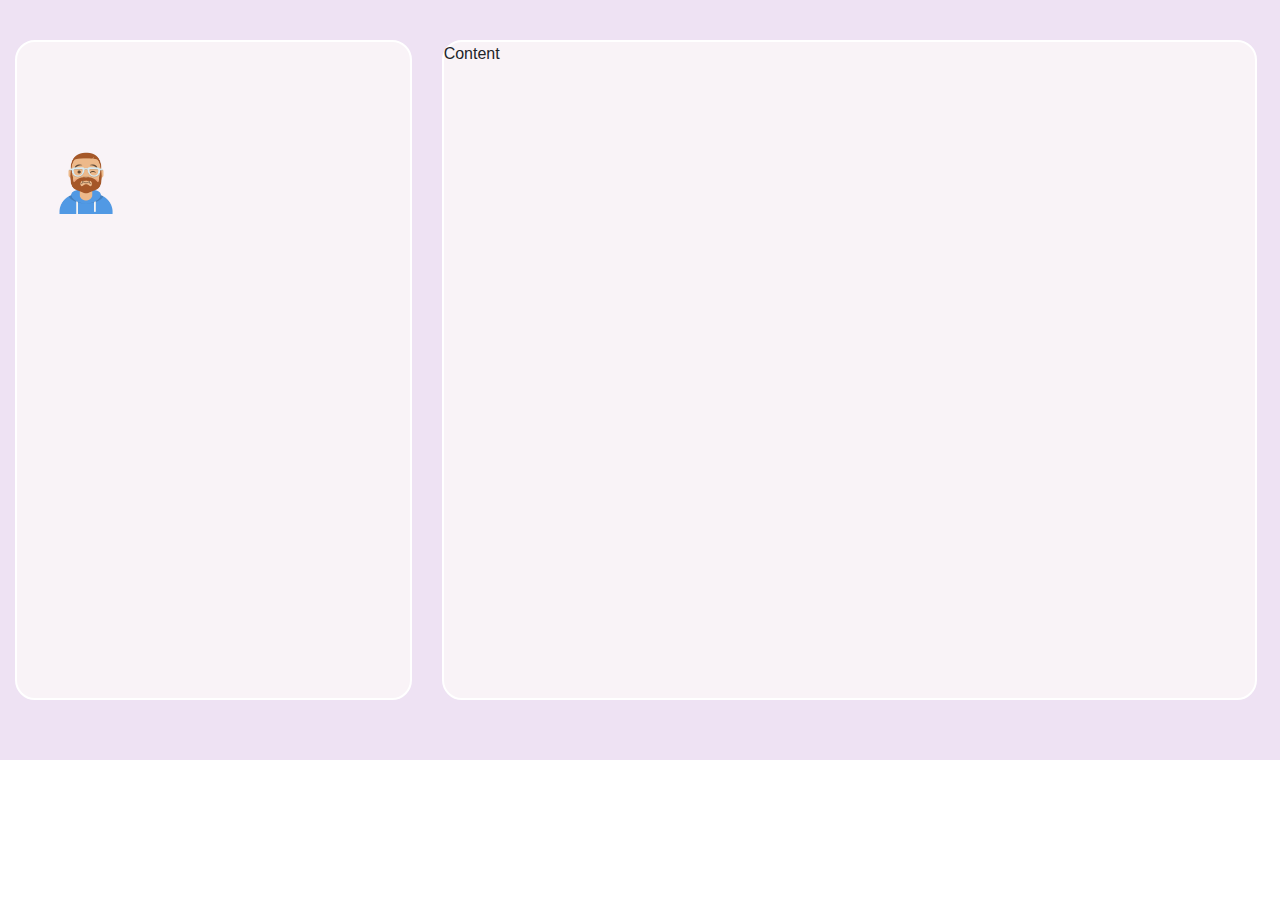
==== index.html @ f8617f83 "indexadded" ====
<!DOCTYPE html>
<html lang="en">
<head>
    <meta charset="UTF-8">
    <meta name="viewport" content="width=device-width, initial-scale=1.0">
    <link href="./assets/css/style.css" rel="stylesheet" type="text/css">
    <link rel="stylesheet" href="https://stackpath.bootstrapcdn.com/bootstrap/4.5.2/css/bootstrap.min.css">
    <title>Your Page Title</title>
</head>
<body>

<div class="container-fluid full">
    <div class="row">
        <div class="col-md-4">
            <div class="sidebar">
               <div class="row">
                  <img src="./assets/images/avatar.png" class="avtr">
               </div>
              
            </div>
        </div>
        <div class="col-md-8" >
            <div class="content">
              
                Content
            </div>
        </div>
    </div>
</div>

<script src="https://code.jquery.com/jquery-3.5.1.slim.min.js"></script>
<script src="https://cdn.jsdelivr.net/npm/@popperjs/core@2.0.8/dist/umd/popper.min.js"></script>
<script src="https://stackpath.bootstrapcdn.com/bootstrap/4.5.2/js/bootstrap.min.js"></script>

</body>
</html>
---- assets/css/style.css ----
.full{ height:760px;
    background-color:#eee2f3 
  }
  .sidebar {
    height: 660px;
    background-color: #f9f3f7;
    position: relative;
    top: 6%;
    border: 2px solid white;
    border-radius: 20px;
}
  .content{
    height: 660px;
    width: 99%;
    background-color: #f9f3f7;
    position:relative;
    top:6%;
    border: 2px solid white;
    border-radius:20px;
  }
.avtr{
    width: 70px;
    height: 70px;
    position: fixed;
    left: 4%;
    top: 16%;
}
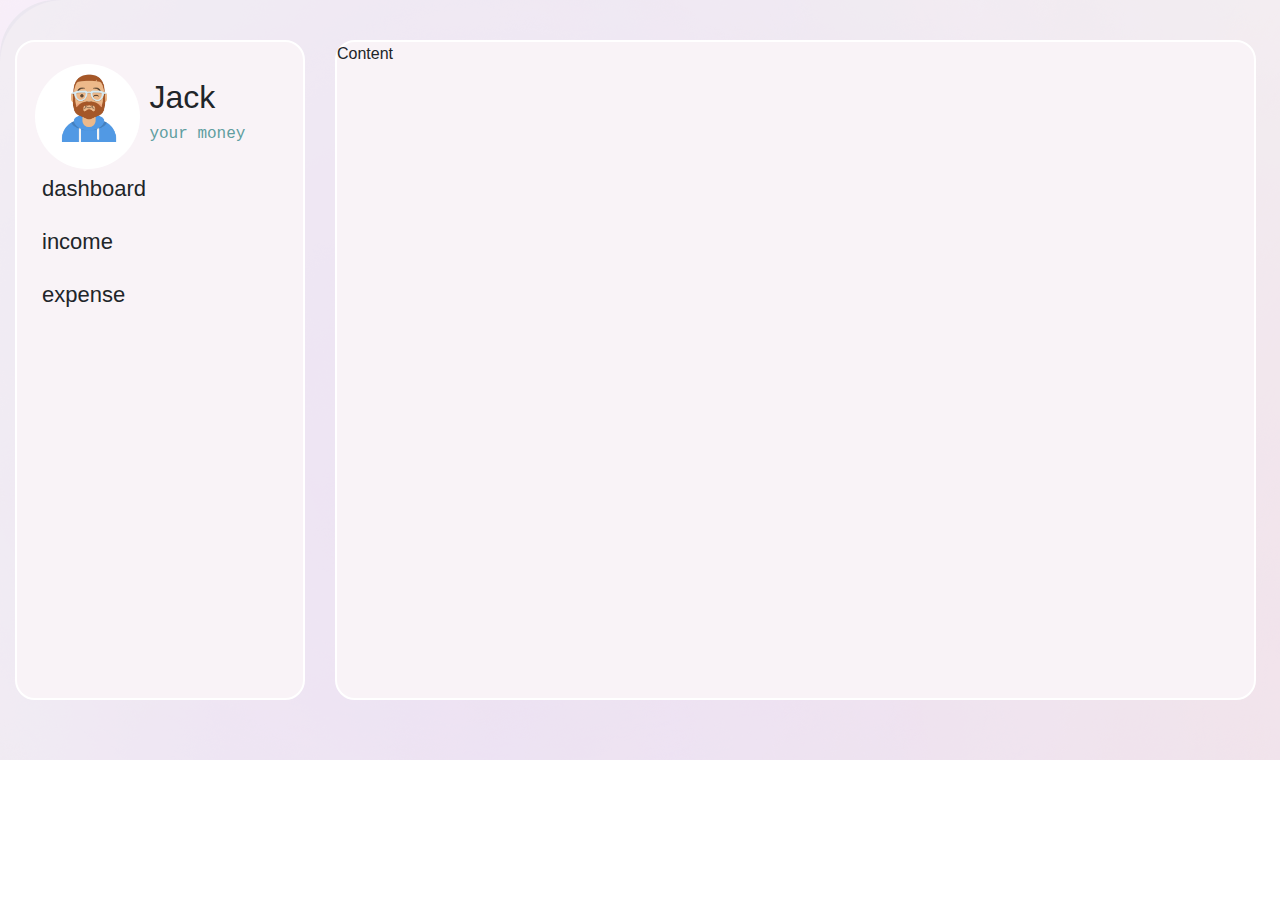
==== commit 9063bc83: "sidebar" ====
--- a/index.html
+++ b/index.html
@@ -6,21 +6,37 @@
     <meta name="viewport" content="width=device-width, initial-scale=1.0">
     <link href="./assets/css/style.css" rel="stylesheet" type="text/css">
     <link rel="stylesheet" href="https://stackpath.bootstrapcdn.com/bootstrap/4.5.2/css/bootstrap.min.css">
+    <link href="https://cdn.jsdelivr.net/npm/bootstrap@5.3.2/dist/css/bootstrap.min.css">
     <title>Your Page Title</title>
 </head>
 <body>
 
 <div class="container-fluid full">
     <div class="row">
-        <div class="col-md-4">
+        <div class="col-md-3">
             <div class="sidebar">
-               <div class="row">
-                  <img src="./assets/images/avatar.png" class="avtr">
-               </div>
-              
-            </div>
-        </div>
-        <div class="col-md-8" >
+               <div class="row ">
+                   <div class="col-6">
+                      <div class="circle">
+                          <img src="./assets/images/avatar.png" class="avtr">
+                        </div>
+                    </div>
+                        <div class=" col-6 "><h2 class="name">Jack</h2><br>
+                            <p class="money">your money</p>
+                        </div>
+                       </div>
+                       <div class="row">
+                        <ul class="menu">
+                           <li>dashboard</li>
+                           <li>income</li>
+                           <li>expense</li>
+                        </ul>
+                    </div>
+                   </div>
+               </div>   
+               
+  
+        <div class="col-md-9" >
             <div class="content">
               
                 Content
--- a/assets/css/style.css
+++ b/assets/css/style.css
@@ -1,6 +1,7 @@
 
 .full{ height:760px;
-    background-color:#eee2f3 
+    /* background-color:#eee2f3  */
+    background-image:url('../images/bg.png') ;
   }
   .sidebar {
     height: 660px;
@@ -20,9 +21,46 @@
     border-radius:20px;
   }
 .avtr{
-    width: 70px;
-    height: 70px;
-    position: fixed;
-    left: 4%;
-    top: 16%;
-}+  
+    height: 77px;
+    position: relative;
+    left: 17%;
+    top: 1%;
+}
+.circle{
+
+    width: 105px;
+    height: 105px;
+    background-color: white;
+    border-radius: 50%;
+    position: relative;
+    left: 14%;
+    top: 20%;
+}
+
+.name{
+    position: relative;
+    left: -20%;
+    top: 33%;
+}
+.money
+{
+    font-family: 'Courier New', Courier, monospace;
+    font-size: 16px;
+    color: cadetblue;
+    position: relative;
+    left: -20%;
+    top: 9%;
+}
+.menu {
+    position: relative;
+    top: 20%;
+    list-style-type: none; /* Remove bullet points */
+}
+
+.menu li {
+    text-decoration: none;
+    font-size: 22px;
+    margin-top: 20px;
+}
+
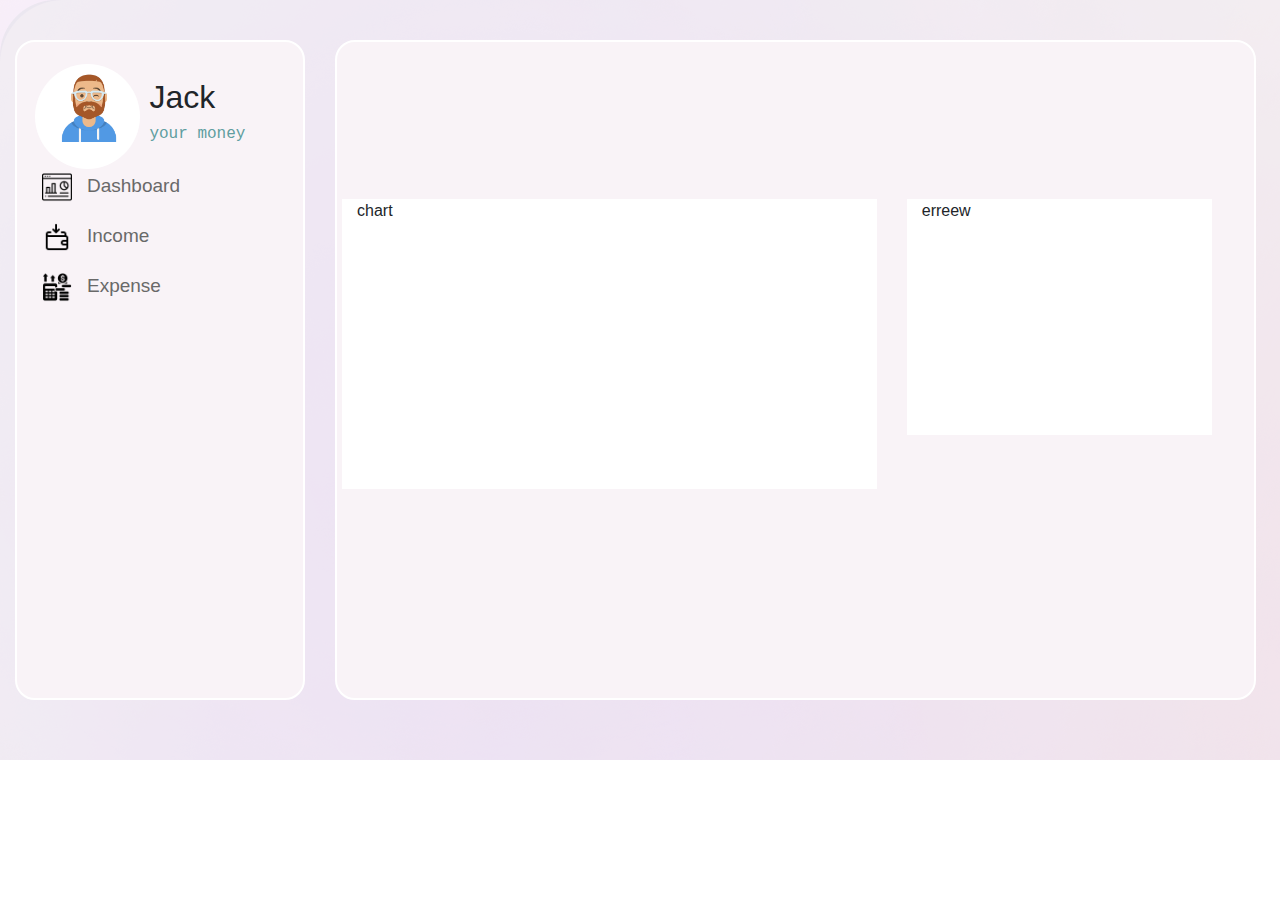
==== commit 3ec792ea: "update" ====
--- a/index.html
+++ b/index.html
@@ -6,7 +6,7 @@
     <meta name="viewport" content="width=device-width, initial-scale=1.0">
     <link href="./assets/css/style.css" rel="stylesheet" type="text/css">
     <link rel="stylesheet" href="https://stackpath.bootstrapcdn.com/bootstrap/4.5.2/css/bootstrap.min.css">
-    <link href="https://cdn.jsdelivr.net/npm/bootstrap@5.3.2/dist/css/bootstrap.min.css">
+    <link rel="stylesheet" href="path/to/font-awesome/css/font-awesome.min.css">
     <title>Your Page Title</title>
 </head>
 <body>
@@ -27,9 +27,9 @@
                        </div>
                        <div class="row">
                         <ul class="menu">
-                           <li>dashboard</li>
-                           <li>income</li>
-                           <li>expense</li>
+                           <li><img src="./assets/images/dashboard.png"class="menuimg">Dashboard</li>
+                           <li><img src="./assets/images/income.png" class="menuimg">Income</li>
+                           <li><img src="./assets/images/accounting.png" class="menuimg">Expense</li>
                         </ul>
                     </div>
                    </div>
@@ -38,8 +38,14 @@
   
         <div class="col-md-9" >
             <div class="content">
-              
-                Content
+                <div class="row contentbox">
+                  
+                        <div class="col-7 chartbox">chart</div>
+                            <div class="col-4 transactionbox">erreew</div>
+                            <div class="col-1"></div>
+                        
+                    </div> 
+               
             </div>
         </div>
     </div>
--- a/assets/css/style.css
+++ b/assets/css/style.css
@@ -60,7 +60,33 @@
 
 .menu li {
     text-decoration: none;
-    font-size: 22px;
+    font-size: 19px;
     margin-top: 20px;
+    color: dimgrey;
 }
 
+.menuimg{
+   width: 30px;
+   height: 30px;
+   margin-right: 15px; 
+}
+.chartbox{width: 68%;
+    height: 59%;
+    background-color: white;
+    position: relative;
+    top: 32%;
+    left: 20px;}
+.contentbox{
+    width: 100%;
+    height:75%;
+    
+}
+.transactionbox{
+       width:200px;
+        height:48%;
+        background-color: white;
+        position: relative;
+        top: 32%;
+        left:50px;
+}
+
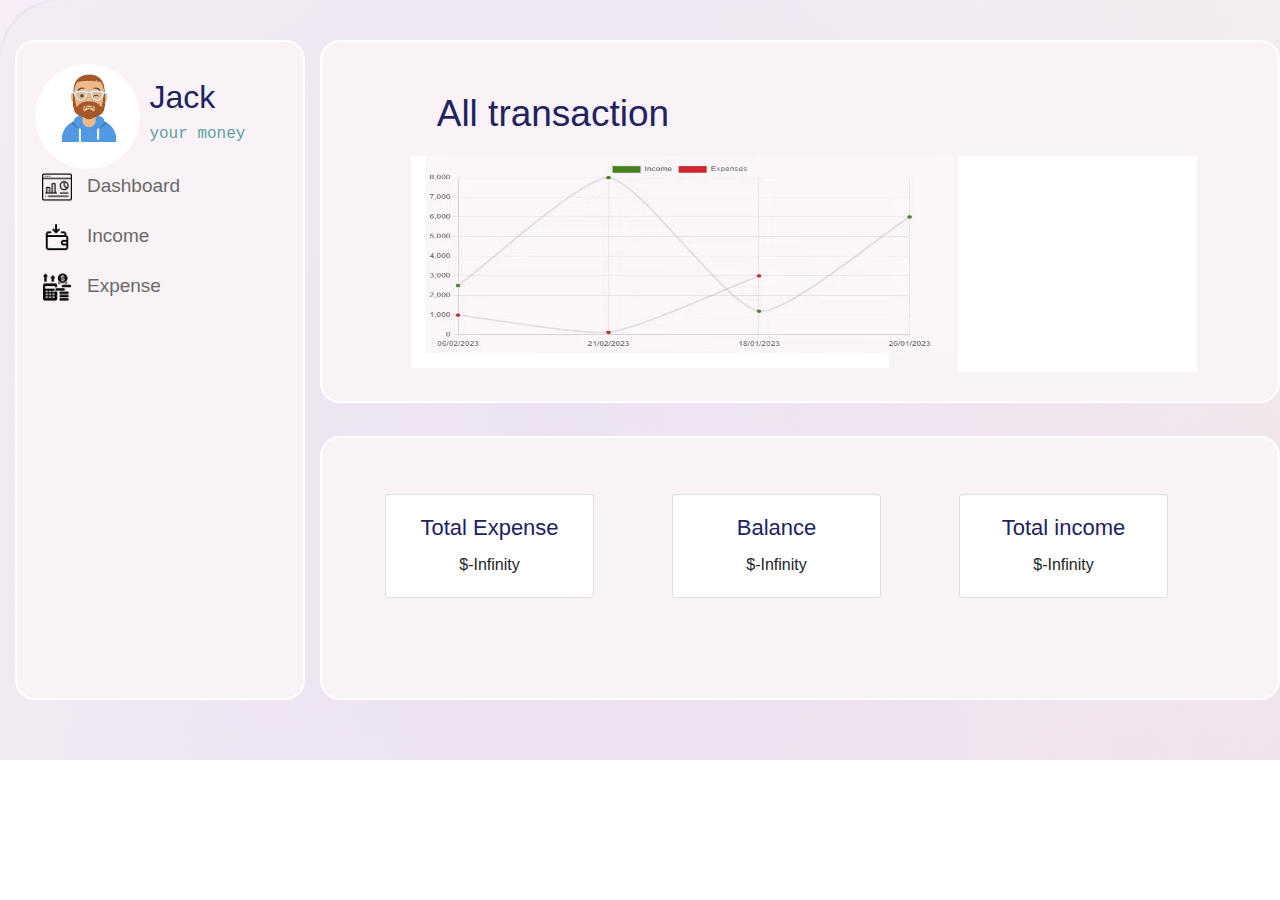
==== commit f0d66f79: "dashboard" ====
--- a/index.html
+++ b/index.html
@@ -13,7 +13,7 @@
 
 <div class="container-fluid full">
     <div class="row">
-        <div class="col-md-3">
+        <div class="col-3">
             <div class="sidebar">
                <div class="row ">
                    <div class="col-6">
@@ -36,19 +36,49 @@
                </div>   
                
   
-        <div class="col-md-9" >
-            <div class="content">
+        <div class="col-9" >
+          
                 <div class="row contentbox">
-                  
-                        <div class="col-7 chartbox">chart</div>
-                            <div class="col-4 transactionbox">erreew</div>
-                            <div class="col-1"></div>
-                        
-                    </div> 
+                    <h2 class="chartboxhead">All transaction</h2>
+                        <div class="col-6 chartbox"><img src="./assets/images/graph2.png" class="chartimage"></div>
+                            <div class="col-3 transactionbox">
+                             </div> 
+                           
+                         </div>
+                 <div class="row account">
+                  <div class="col-3 mt-5 pt-2 ml-lg-5">
+                    <div class="card text-center">
+                      <div class="card-body">
+                        <h4 class="card-title">Total Expense</h4>
+                        <p class="card-text">$-Infinity</p>
+                      </div>
+                    </div>
+                  </div>
                
+                <div class="col-3 pt-2 mt-5 ml-lg-5">
+                  <div class="card text-center">
+                    <div class="card-body">
+                      <h4 class="card-title">Balance</h4>
+                      <p class="card-text">$-Infinity</p>
+                    </div>
+                  </div>
+                </div>
+            
+              <div class="col-3 pt-2 mt-5 ml-lg-5">
+                <div class="card text-center">
+                  <div class="card-body">
+                    <h4 class="card-title">Total income</h4>
+                    <p class="card-text">$-Infinity</p>
+                  </div>
+                </div>
+              </div>
             </div>
-        </div>
-    </div>
+          
+                 
+                 </div>
+
+                      </div>
+                    </div>
 </div>
 
 <script src="https://code.jquery.com/jquery-3.5.1.slim.min.js"></script>
@@ -57,3 +87,4 @@
 
 </body>
 </html>
+
--- a/assets/css/style.css
+++ b/assets/css/style.css
@@ -1,6 +1,6 @@
 
 .full{ height:760px;
-    /* background-color:#eee2f3  */
+    
     background-image:url('../images/bg.png') ;
   }
   .sidebar {
@@ -42,6 +42,7 @@
     position: relative;
     left: -20%;
     top: 33%;
+    color: #222260;
 }
 .money
 {
@@ -55,7 +56,7 @@
 .menu {
     position: relative;
     top: 20%;
-    list-style-type: none; /* Remove bullet points */
+    list-style-type: none; 
 }
 
 .menu li {
@@ -70,23 +71,59 @@
    height: 30px;
    margin-right: 15px; 
 }
-.chartbox{width: 68%;
+.chartboxhead{font-size: 37px;
+    position: relative;
+    top: 14%;
+    left: 12%;
+    color: #222260;
+            }
+.chartbox{
+    width: 68%;
     height: 59%;
     background-color: white;
     position: relative;
     top: 32%;
-    left: 20px;}
+    left: -15%;}
+
+     /* .transactionsection{
+        width: 100%;
+        height:75%;
+       background-color: #f9f3f7;
+       border-radius:6%;
+       border: 2px white solid;
+
+    }  */
 .contentbox{
-    width: 100%;
-    height:75%;
+    height:55%;
+    background-color: #f9f3f7;
+    position: relative;
+    top: 6%;
+    border: 2px solid white;
+    border-radius: 20px;
     
 }
 .transactionbox{
-       width:200px;
-        height:48%;
-        background-color: white;
-        position: relative;
-        top: 32%;
-        left:50px;
+    width: 200px;
+    height: 60%;
+    background-color: white;
+    position: relative;
+    top: 32%;
+    left: -74px;
 }
 
+.card-title{
+    color: #222260;
+    font-size: 22PX;
+}
+.account{
+    height: 40%;
+    background-color: #f9f3f7;
+    position: relative;
+    top: 11%;
+    border: 2px solid white;
+    border-radius: 20px;
+}
+.chartimage{
+    width: 528px;
+    height: 197px;
+}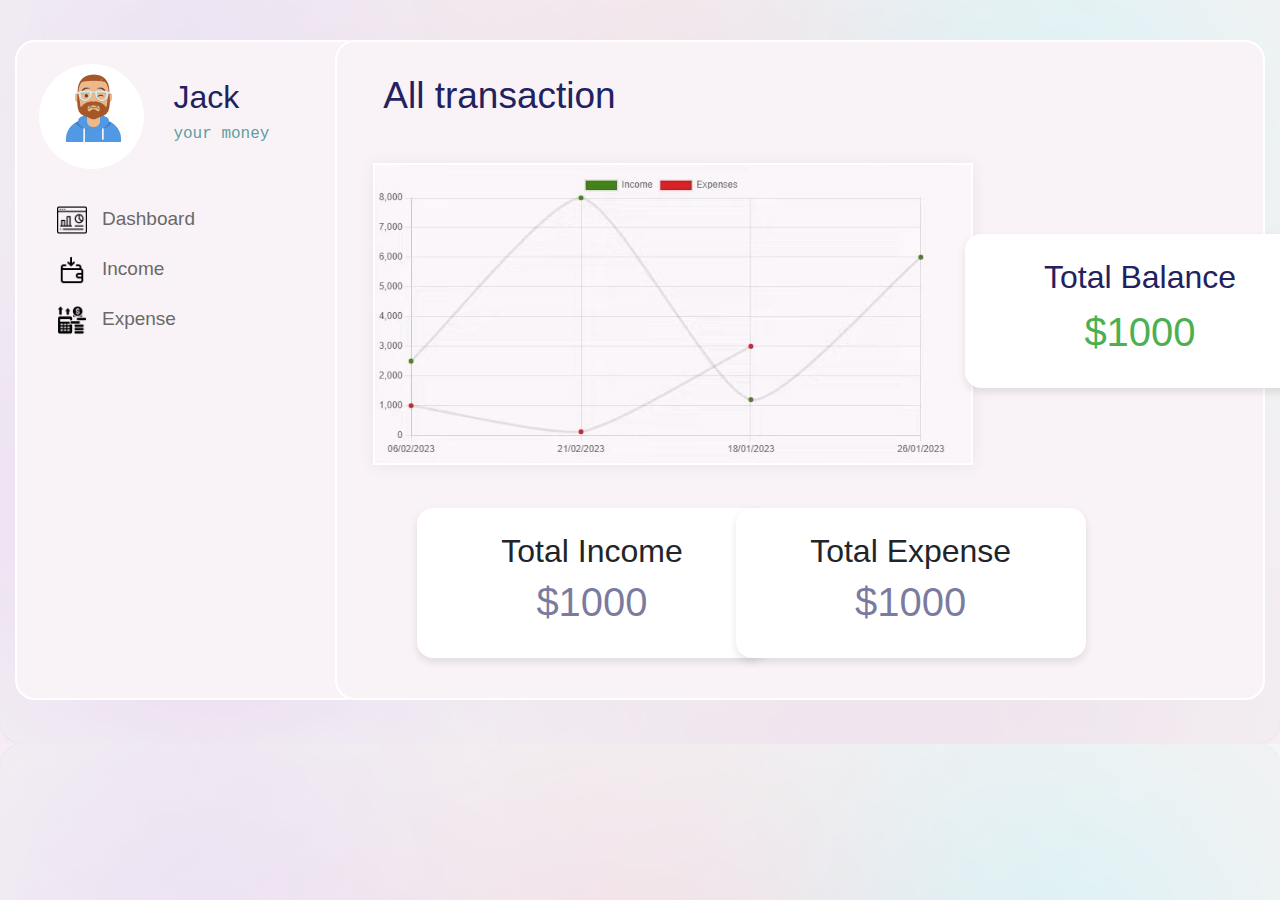
==== commit 045c7d44: "editing in index file" ====
--- a/index.html
+++ b/index.html
@@ -1,90 +1,87 @@
-
 <!DOCTYPE html>
 <html lang="en">
+
 <head>
-    <meta charset="UTF-8">
-    <meta name="viewport" content="width=device-width, initial-scale=1.0">
-    <link href="./assets/css/style.css" rel="stylesheet" type="text/css">
-    <link rel="stylesheet" href="https://stackpath.bootstrapcdn.com/bootstrap/4.5.2/css/bootstrap.min.css">
-    <link rel="stylesheet" href="path/to/font-awesome/css/font-awesome.min.css">
-    <title>Your Page Title</title>
+  <meta charset="UTF-8">
+  <meta name="viewport" content="width=device-width, initial-scale=1.0">
+  <link href="./assets/css/style.css" rel="stylesheet" type="text/css">
+  <link rel="stylesheet" href="https://stackpath.bootstrapcdn.com/bootstrap/4.5.2/css/bootstrap.min.css">
+  <link rel="stylesheet" href="path/to/font-awesome/css/font-awesome.min.css">
+  <title>BOOTSTRAP</title>
 </head>
+
 <body>
 
-<div class="container-fluid full">
+  <div class="container-fluid">
     <div class="row">
-        <div class="col-3">
-            <div class="sidebar">
-               <div class="row ">
-                   <div class="col-6">
-                      <div class="circle">
-                          <img src="./assets/images/avatar.png" class="avtr">
-                        </div>
-                    </div>
-                        <div class=" col-6 "><h2 class="name">Jack</h2><br>
-                            <p class="money">your money</p>
-                        </div>
-                       </div>
-                       <div class="row">
-                        <ul class="menu">
-                           <li><img src="./assets/images/dashboard.png"class="menuimg">Dashboard</li>
-                           <li><img src="./assets/images/income.png" class="menuimg">Income</li>
-                           <li><img src="./assets/images/accounting.png" class="menuimg">Expense</li>
-                        </ul>
-                    </div>
-                   </div>
-               </div>   
-               
-  
-        <div class="col-9" >
-          
-                <div class="row contentbox">
-                    <h2 class="chartboxhead">All transaction</h2>
-                        <div class="col-6 chartbox"><img src="./assets/images/graph2.png" class="chartimage"></div>
-                            <div class="col-3 transactionbox">
-                             </div> 
-                           
-                         </div>
-                 <div class="row account">
-                  <div class="col-3 mt-5 pt-2 ml-lg-5">
-                    <div class="card text-center">
-                      <div class="card-body">
-                        <h4 class="card-title">Total Expense</h4>
-                        <p class="card-text">$-Infinity</p>
-                      </div>
-                    </div>
-                  </div>
-               
-                <div class="col-3 pt-2 mt-5 ml-lg-5">
-                  <div class="card text-center">
-                    <div class="card-body">
-                      <h4 class="card-title">Balance</h4>
-                      <p class="card-text">$-Infinity</p>
-                    </div>
-                  </div>
-                </div>
-            
-              <div class="col-3 pt-2 mt-5 ml-lg-5">
-                <div class="card text-center">
-                  <div class="card-body">
-                    <h4 class="card-title">Total income</h4>
-                    <p class="card-text">$-Infinity</p>
-                  </div>
-                </div>
+      <div class="col-md-3">
+        <div class="sidebar">
+          <div class="row">
+            <div class="col-6">
+              <div class="circle">
+                <img src="./assets/images/avatar.png" class="avtr">
               </div>
             </div>
-          
-                 
-                 </div>
+            <div class="col-6">
+              <h2 class="name">Jack</h2><br>
+              <p class="money">your money</p>
+            </div>
+          </div>
 
-                      </div>
-                    </div>
-</div>
+          <div class="row">
+            <div class="col-12">
+              <ul class="menu">
+                <li><a href="./index.html"><img src="./assets/images/dashboard.png" class="menuimg">Dashboard</a></li>
+                <li><a href="./pages/income.html"><img src="./assets/images/income.png" class="menuimg">Income</a></li>
+                <li><a href="./pages/expense/expense.html"><img src="./assets/images/accounting.png"
+                      class="menuimg">Expense</a></li>
+              </ul>
+            </div>
+          </div>
+        </div>
+      </div>
+      <div class="col-md-9">
+        <div class="contentbox">
+          <div class="row">
+            <h2 class="chartboxhead">All transaction</h2>
+          </div>
+          <div class="row">
+            <div class="col-md-6">
+              <div class="chartbox">
+                <img src="./assets/images/graph2.png" class="chartimage">
+              </div>
+            </div>
+            <div class="col-md-6">
+              <div class="card-body1">
+                <h2 class="card-title">Total Balance</h2>
+                <h1 class="card-text1">$1000</h1>
+              </div>
+            </div>
+          </div>
+          <div class="row">
+            <div class="col-md-4">
+              <div class="card-body2">
+                <h2>Total Income</h2>
+                <h1 class="card-text2">$1000</h1>
+              </div>
+            </div>
+            <div class="col-md-8">
+              <div class="card-body2">
+                <h2>Total Expense</h2>
+                <h1 class="card-text3">$1000</h1>
+              </div>
+            </div>
+          </div>
 
-<script src="https://code.jquery.com/jquery-3.5.1.slim.min.js"></script>
-<script src="https://cdn.jsdelivr.net/npm/@popperjs/core@2.0.8/dist/umd/popper.min.js"></script>
-<script src="https://stackpath.bootstrapcdn.com/bootstrap/4.5.2/js/bootstrap.min.js"></script>
+        </div>
+      </div>
+    </div>
+  </div>
+
+  <script src="https://code.jquery.com/jquery-3.5.1.slim.min.js"></script>
+  <script src="https://cdn.jsdelivr.net/npm/@popperjs/core@2.0.8/dist/umd/popper.min.js"></script>
+  <script src="https://stackpath.bootstrapcdn.com/bootstrap/4.5.2/js/bootstrap.min.js"></script>
 
 </body>
+
 </html>
-
--- a/assets/css/style.css
+++ b/assets/css/style.css
@@ -1,16 +1,23 @@
-
-.full{ height:760px;
-    
-    background-image:url('../images/bg.png') ;
-  }
+body{
+    background-image: url('../images/bg.png');
+    background-size: cover;
+    background-position: center;
+    height: 100%;
+    margin: 0;
+    padding: 0;
+
+}
   .sidebar {
+    width: 350px;
     height: 660px;
     background-color: #f9f3f7;
+    border: 2px solid white;
+    border-radius: 20px;
     position: relative;
     top: 6%;
-    border: 2px solid white;
-    border-radius: 20px;
-}
+}
+
+
   .content{
     height: 660px;
     width: 99%;
@@ -66,35 +73,58 @@
     color: dimgrey;
 }
 
+.menu a { text-decoration:none;
+    color: dimgrey;
+    
+}
 .menuimg{
    width: 30px;
    height: 30px;
    margin-right: 15px; 
 }
 .chartboxhead{font-size: 37px;
-    position: relative;
-    top: 14%;
-    left: 12%;
     color: #222260;
+    position: absolute;
+    top: 5%;
+    left: 5%;
             }
 .chartbox{
-    width: 68%;
-    height: 59%;
-    background-color: white;
-    position: relative;
-    top: 32%;
-    left: -15%;}
-
-     /* .transactionsection{
-        width: 100%;
-        height:75%;
-       background-color: #f9f3f7;
-       border-radius:6%;
-       border: 2px white solid;
-
-    }  */
+    position: relative;
+    top: 35%;
+    left: 8%;
+    object-fit: cover;
+    background: #fcf6f9;
+    border: 2px solid #FFFFFF;
+    box-shadow: 0px 1px 17px rgba(0, 0, 0, 0.06);
+    width: 600px;
+}
+
+.card-body1, .card-body2 ,.card-body3{ 
+    background-color: #ffffff;
+    padding: 1.5rem;
+    border-radius: 16px;
+    box-shadow: 0px 4px 8px rgba(0, 0, 0, 0.1);
+
+    text-align: center;
+    font-size: 1.5rem;
+    width: 350px;
+}
+
+.card-body1{
+    margin-top: 12rem;
+    margin-left: 150px;
+}
+.card-body2{
+    margin-top: 120px;
+    margin-left: 80px;
+}
+
+.card-body3{
+    margin-top: 140px;
+}
 .contentbox{
-    height:55%;
+    height:660px;
+    width: 100%;
     background-color: #f9f3f7;
     position: relative;
     top: 6%;
@@ -113,7 +143,6 @@
 
 .card-title{
     color: #222260;
-    font-size: 22PX;
 }
 .account{
     height: 40%;
@@ -124,6 +153,69 @@
     border-radius: 20px;
 }
 .chartimage{
-    width: 528px;
-    height: 197px;
-}+    width: 100%;
+    height: 100%;
+}
+
+.card-text1{
+    color: #4CAF50;
+}
+
+.card-text2,.card-text3{
+    color: rgba(34, 34, 96, 0.6)    ;
+}
+
+@media (max-width: 991.98px) {
+    .sidebar {
+      width: 100%;
+      height: auto;
+    }
+    .content {
+      margin-top: 20px;
+    }
+  }
+  
+  @media (max-width: 767.98px) {
+    .sidebar {
+      padding-bottom: 20px;
+    }
+    .circle {
+      left: 20px;
+    }
+    .name, .money {
+      left: 0; 
+      text-align: center; 
+    }
+    .menu {
+      padding-left: 0; /* Remove padding */
+    }
+    .menu li {
+      text-align: center; /* Center menu items */
+      margin-top: 10px; /* Adjust margin for better spacing */
+    }
+    .menuimg {
+      display: block; /* Ensure menu images are centered */
+      margin: 0 auto;
+    }
+    .chartboxhead {
+      font-size: 30px; /* Adjust font size */
+      left: 10px; /* Adjust position */
+    }
+    .chartbox {
+      width: 100%; /* Make chartbox full width */
+      left: 0; /* Adjust position */
+    }
+    .card-body1, .card-body2, .card-body3 {
+      width: 90%; /* Make card bodies slightly narrower */
+      margin: 0 auto; /* Center card bodies */
+      margin-top: 20px; /* Adjust margin for better spacing */
+    }
+  }
+  
+  /* CSS for screens smaller than 576px (extra small devices) */
+  @media (max-width: 575.98px) {
+    .circle {
+      display: none; /* Hide circle on extra small devices */
+    }
+  }
+  